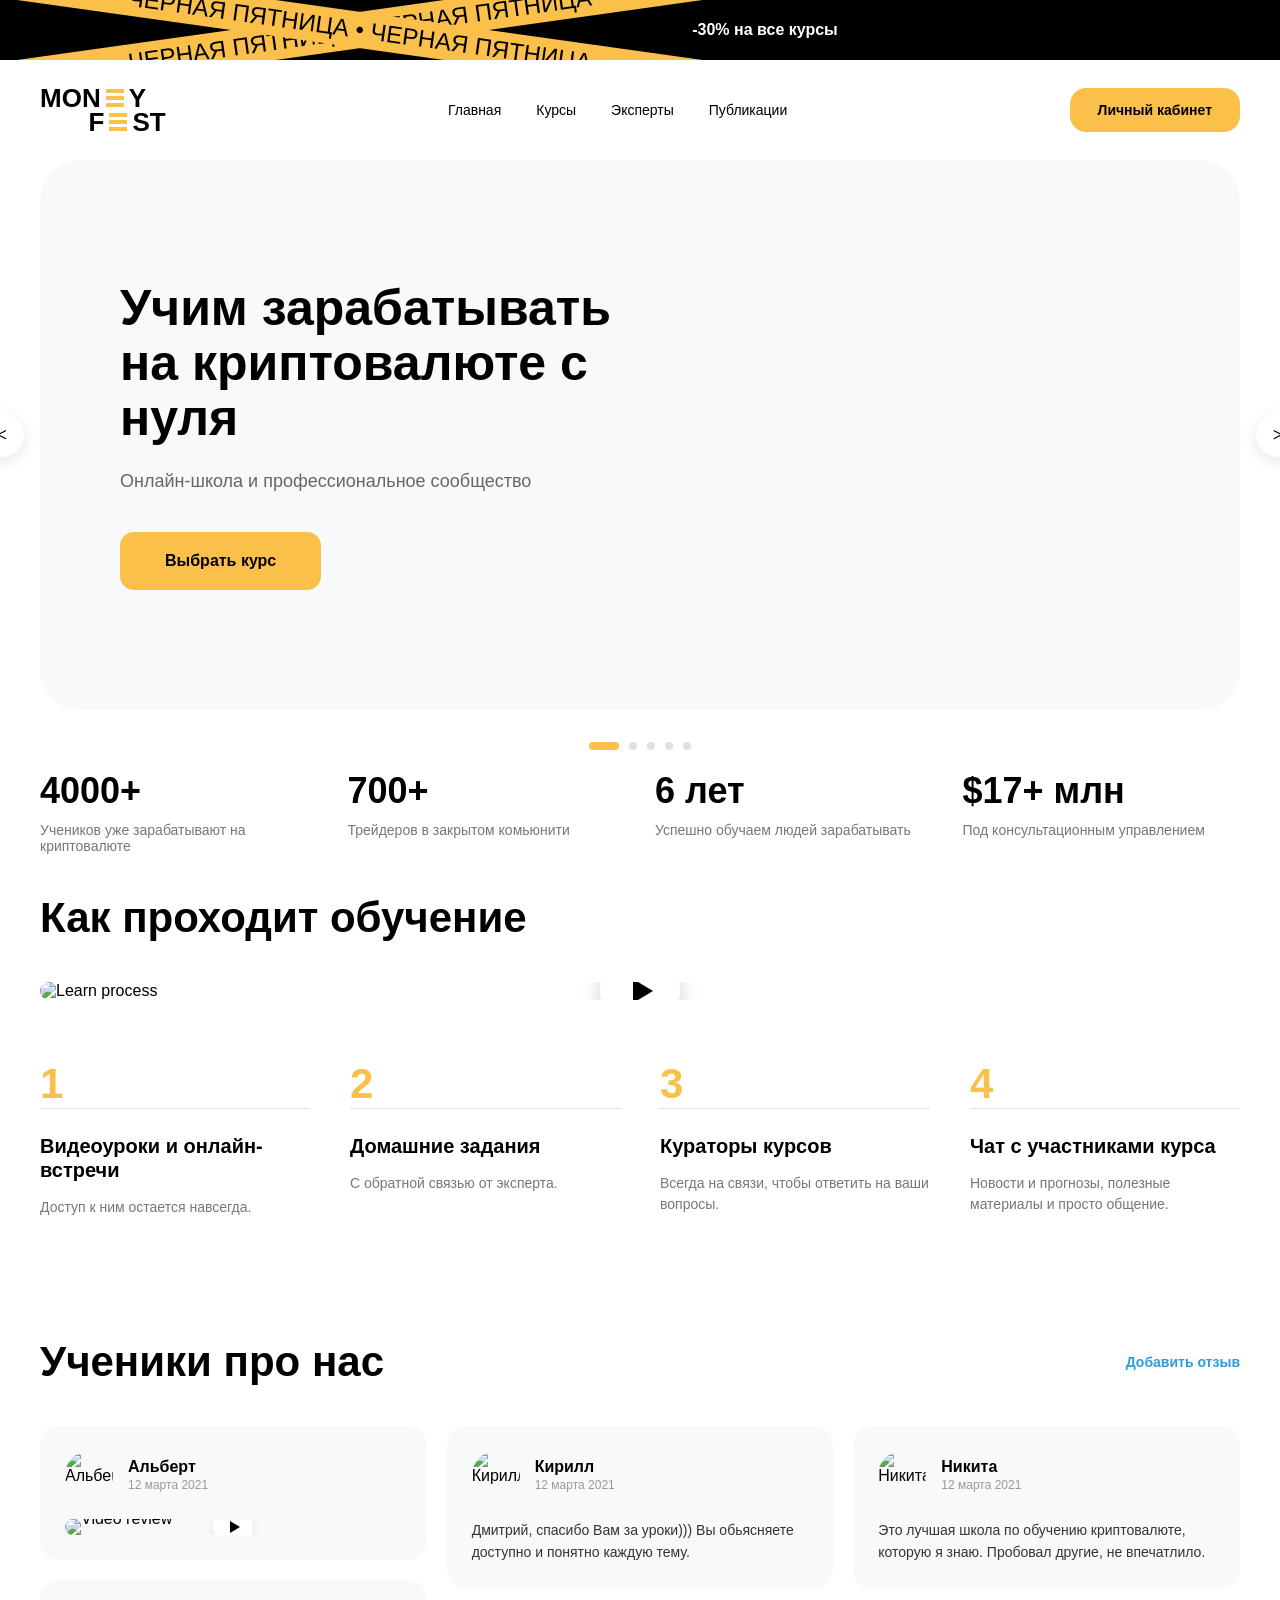
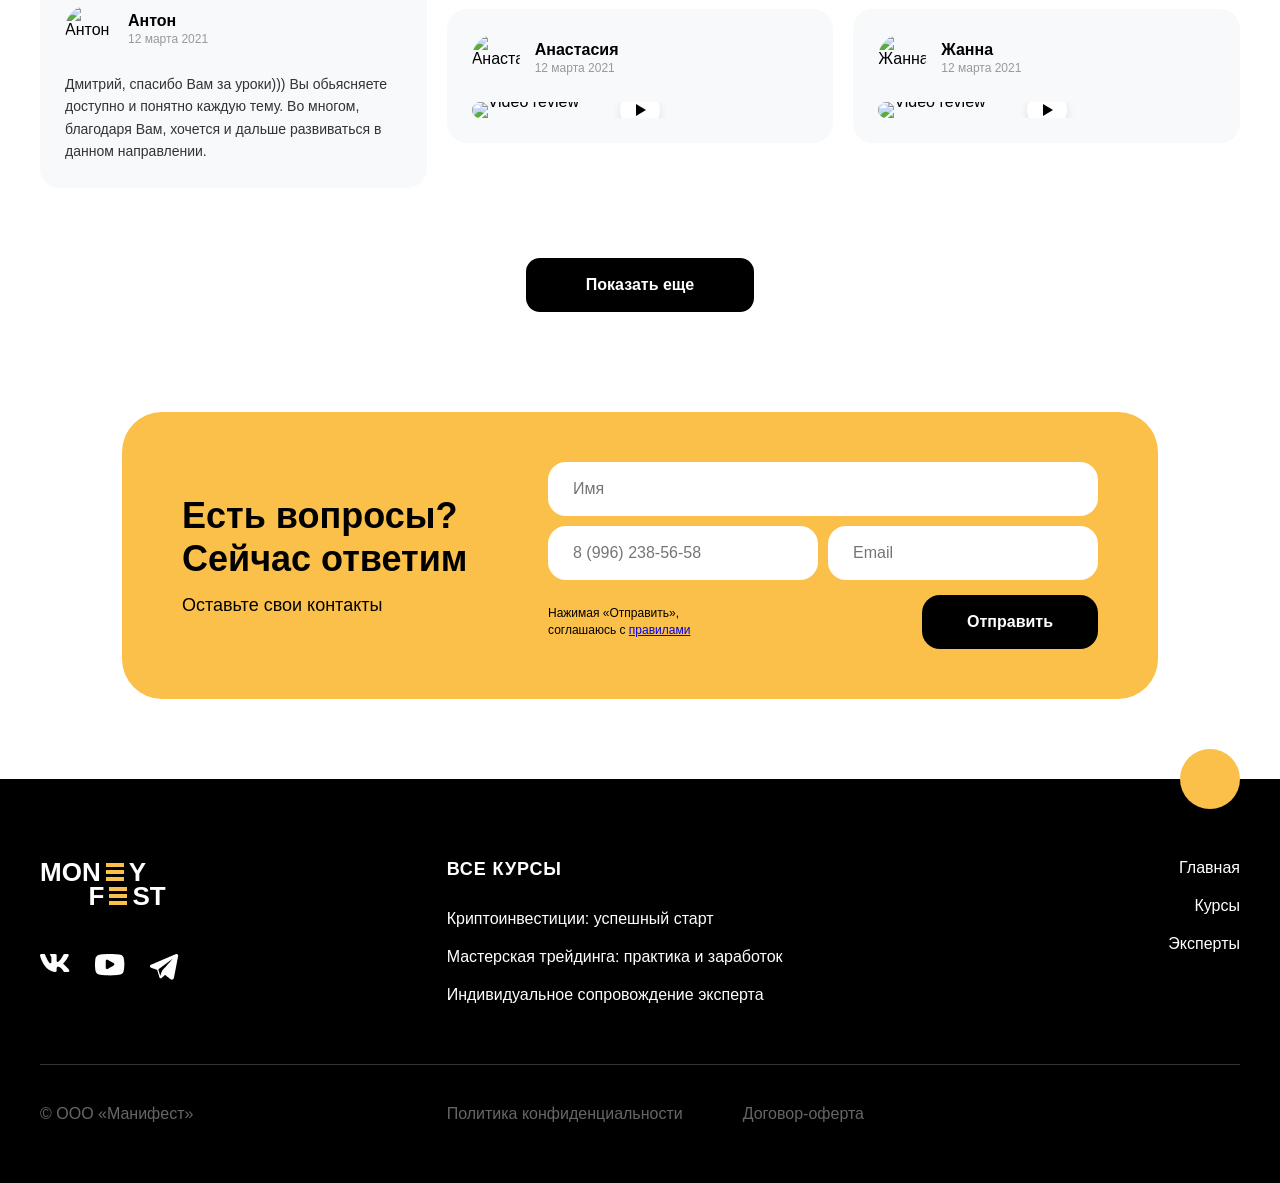
==== lr5-6/index.html @ 3874dd6f "Лр5-6 Папки 5-6 задания без макета папка 5-6 отработка на макете" ====
<!DOCTYPE html>
<html lang="ru">
<head>
    <meta charset="UTF-8">
    <meta name="viewport" content="width=device-width, initial-scale=1.0">
    <title>Money Fest</title>
    <link rel="stylesheet" href="css/style.css">
</head>
<body>

    <div class="promo-header">
        <div class="tapes-wrapper">
            <div class="tape tape-1">Черная пятница • Черная пятница</div>
            <div class="tape tape-2">Черная пятница • Черная пятница</div>
        </div>
        <div class="promo-text">-30% на все курсы</div>
    </div>

    <div class="container">
        <header>
            <div class="logo-section">
                <div class="logo">
                    <div class="logo-row">MON<div class="e-strips"><div class="strip"></div><div class="strip"></div><div class="strip"></div></div>Y</div>
                    <div class="logo-row bottom">F<div class="e-strips"><div class="strip"></div><div class="strip"></div><div class="strip"></div></div>ST</div>
                </div>
            </div>
            <nav id="nav-menu">
                <ul>
                    <li><a href="#">Главная</a></li>
                    <li><a href="#">Курсы</a></li>
                    <li><a href="#">Эксперты</a></li>
                    <li><a href="#">Публикации</a></li>
                </ul>
            </nav>
            <div class="header-actions">
                <button class="btn-cabinet">Личный кабинет</button>
                <button class="burger-menu" onclick="toggleMenu()">
                    <span class="burger-line"></span><span class="burger-line"></span><span class="burger-line"></span>
                </button>
            </div>
        </header>

        <div class="hero-wrapper">
            <div class="slider-arrow prev"><</div>
            <div class="slider-arrow next">></div>
            <section class="hero">
                <div class="hero-content">
                    <h1>Учим зарабатывать на криптовалюте с нуля</h1>
                    <p>Онлайн-школа и профессиональное сообщество</p>
                    <button class="btn-course">Выбрать курс</button>
                </div>
                <div class="hero-images">
                    <img src="/image/phone_dark.png" alt="Phone" class="phone phone-back">
                    <img src="/image/phone_light.png" alt="Phone" class="phone phone-front">
                </div>
            </section>
            <div class="slider-dots">
                <div class="dot active"></div><div class="dot"></div><div class="dot"></div><div class="dot"></div><div class="dot"></div>
            </div>
        </div>

        <section class="stats">
            <div class="stat-item"><h2>4000+</h2><p>Учеников уже зарабатывают на криптовалюте</p></div>
            <div class="stat-item"><h2>700+</h2><p>Трейдеров в закрытом комьюнити</p></div>
            <div class="stat-item"><h2>6 лет</h2><p>Успешно обучаем людей зарабатывать</p></div>
            <div class="stat-item"><h2>$17+ млн</h2><p>Под консультационным управлением</p></div>
        </section>

        <section class="learn-section">
            <h2>Как проходит обучение</h2>
            <div class="learn-banner">
                <img src="/image/learn.png" alt="Learn process">
                <div class="play-button"></div>
            </div>
            <div class="learn-steps">
                <div class="step-item">
                    <div class="step-header"><span class="step-number">1</span></div>
                    <h3>Видеоуроки и онлайн-встречи</h3>
                    <p>Доступ к ним остается навсегда.</p>
                </div>
                <div class="step-item">
                    <div class="step-header"><span class="step-number">2</span></div>
                    <h3>Домашние задания</h3>
                    <p>С обратной связью от эксперта.</p>
                </div>
                <div class="step-item">
                    <div class="step-header"><span class="step-number">3</span></div>
                    <h3>Кураторы курсов</h3>
                    <p>Всегда на связи, чтобы ответить на ваши вопросы.</p>
                </div>
                <div class="step-item">
                    <div class="step-header"><span class="step-number">4</span></div>
                    <h3>Чат с участниками курса</h3>
                    <p>Новости и прогнозы, полезные материалы и просто общение.</p>
                </div>
            </div>
        </section>

        <section class="reviews-section">
            <div class="reviews-header">
                <h2>Ученики про нас</h2>
                <a href="#" class="add-review">Добавить отзыв</a>
            </div>

            <div class="reviews-grid">
                <div class="review-card">
                    <div class="user-info">
                        <img src="/image/albert.png" alt="Альберт" class="avatar">
                        <div>
                            <div class="name">Альберт</div>
                            <div class="date">12 марта 2021</div>
                        </div>
                    </div>
                    <div class="video-thumbnail">
                        <img src="/image/videorequest.png" alt="Video review">
                        <div class="play-small"></div>
                    </div>
                </div>

                <div class="review-card">
                    <div class="user-info">
                        <img src="/image/anton.png" alt="Антон" class="avatar">
                        <div>
                            <div class="name">Антон</div>
                            <div class="date">12 марта 2021</div>
                        </div>
                    </div>
                    <p class="review-text">Дмитрий, спасибо Вам за уроки))) Вы обьясняете доступно и понятно каждую тему. Во многом, благодаря Вам, хочется и дальше развиваться в данном направлении.</p>
                </div>

                <div class="review-card">
                    <div class="user-info">
                        <img src="/image/kirill.png" alt="Кирилл" class="avatar">
                        <div>
                            <div class="name">Кирилл</div>
                            <div class="date">12 марта 2021</div>
                        </div>
                    </div>
                    <p class="review-text">Дмитрий, спасибо Вам за уроки))) Вы обьясняете доступно и понятно каждую тему.</p>
                </div>

                <div class="review-card">
                    <div class="user-info">
                        <img src="/image/Nastya.png" alt="Анастасия" class="avatar">
                        <div>
                            <div class="name">Анастасия</div>
                            <div class="date">12 марта 2021</div>
                        </div>
                    </div>
                    <div class="video-thumbnail">
                        <img src="/image/videorequest.png" alt="Video review">
                        <div class="play-small"></div>
                    </div>
                </div>

                <div class="review-card">
                    <div class="user-info">
                        <img src="/image/nikita.png" alt="Никита" class="avatar">
                        <div>
                            <div class="name">Никита</div>
                            <div class="date">12 марта 2021</div>
                        </div>
                    </div>
                    <p class="review-text">Это лучшая школа по обучению криптовалюте, которую я знаю. Пробовал другие, не впечатлило.</p>
                </div>

                <div class="review-card">
                    <div class="user-info">
                        <img src="/image/janna.png" alt="Жанна" class="avatar">
                        <div>
                            <div class="name">Жанна</div>
                            <div class="date">12 марта 2021</div>
                        </div>
                    </div>
                    <div class="video-thumbnail">
                        <img src="/image/videorequest.png" alt="Video review">
                        <div class="play-small"></div>
                    </div>
                </div>
            </div>

            <div class="more-reviews">
                <button class="btn-more">Показать еще</button>
            </div>
        </section>

        <section class="contact-section">
            <div class="contact-banner">
                <div class="contact-text">
                    <h2>Есть вопросы? Сейчас ответим</h2>
                    <p>Оставьте свои контакты</p>
                </div>
                <form class="contact-form" id="ajax-form">
                    <div class="input-group">
                        <input type="text" name="username" placeholder="Имя" required>
                    </div>
                    <div class="form-row">
                        <div class="input-group">
                            <input type="tel" name="phone" placeholder="8 (996) 238-56-58" required>
                        </div>
                        <div class="input-group">
                            <input type="email" name="email" placeholder="Email" required>
                        </div>
                    </div>
                    <div class="form-footer">
                        <p class="policy">
                            Нажимая <span class="quotes">«</span>Отправить<span class="quotes">»</span>, 
                            соглашаюсь с <a href="#">правилами</a>
                        </p>
                        <button type="submit" class="btn-send">Отправить</button>
                    </div>
                </form>
            </div>
        </section>
    </div>

    <footer class="footer">
        <div class="container">
            <div class="scroll-wrapper">
                <button class="btn-scroll-top" onclick="window.scrollTo({top: 0, behavior: 'smooth'})"></button>
            </div>

            <div class="footer-top-grid">
                <div class="footer-col brand-col">
                    <div class="logo white">
                        <div class="logo-row">MON<div class="e-strips"><div class="strip"></div><div class="strip"></div><div class="strip"></div></div>Y</div>
                        <div class="logo-row bottom">F<div class="e-strips"><div class="strip"></div><div class="strip"></div><div class="strip"></div></div>ST</div>
                    </div>
                    <div class="social-links">
                        <a href="#"><img src="image/vk.png" alt="vk"></a>
                        <a href="#"><img src="image/yt.png" alt="youtube"></a>
                        <a href="#"><img src="image/tg.png" alt="telegram"></a>
                    </div>
                </div>

                <div class="footer-col courses-col">
                    <h4>ВСЕ КУРСЫ</h4>
                    <ul>
                        <li><a href="#">Криптоинвестиции: успешный старт</a></li>
                        <li><a href="#">Мастерская трейдинга: практика и заработок</a></li>
                        <li><a href="#">Индивидуальное сопровождение эксперта</a></li>
                    </ul>
                </div>

                <div class="footer-col menu-col">
                    <ul>
                        <li><a href="#">Главная</a></li>
                        <li><a href="#">Курсы</a></li>
                        <li><a href="#">Эксперты</a></li>
                    </ul>
                </div>
            </div>

            <div class="footer-bottom">
                <div class="footer-copyright">
                    <p>© ООО «Манифест»</p>
                </div>
                <div class="legal-links">
                    <a href="#">Политика конфиденциальности</a>
                    <a href="#">Договор-оферта</a>
                </div>
            </div>
        </div>
    </footer>

    <div id="success-modal" class="modal-overlay">
        <div class="modal-card">
            <div class="modal-icon">✓</div>
            <h2>Заявка принята!</h2>
            <p>Мы получили ваши данные. Копия успешно сохранена в файл и отправлена на ваш MailHog.</p>
            <button class="btn-modal-close" onclick="closeModal()">Отлично</button>
        </div>
    </div>

    <script>
        function toggleMenu() {
            document.getElementById('nav-menu').classList.toggle('active');
        }

        // Обработка формы через AJAX
        document.getElementById('ajax-form').addEventListener('submit', function(e) {
            e.preventDefault();
            
            const formData = new FormData(this);
            const submitBtn = this.querySelector('.btn-send');
            submitBtn.disabled = true;
            submitBtn.innerText = 'Отправка...';

            fetch('send.php', {
                method: 'POST',
                body: formData
            })
            .then(response => response.json())
            .then(data => {
                submitBtn.disabled = false;
                submitBtn.innerText = 'Отправить';
                if(data.status === 'success') {
                    document.getElementById('success-modal').classList.add('active');
                    document.getElementById('ajax-form').reset();
                } else {
                    alert('Ошибка: ' + data.message);
                }
            })
            .catch(error => {
                submitBtn.disabled = false;
                submitBtn.innerText = 'Отправить';
                console.error('Error:', error);
                alert('Произошла непредвиденная ошибка при отправке.');
            });
        });

        function closeModal() {
            document.getElementById('success-modal').classList.remove('active');
        }
    </script>
</body>
</html>
---- lr5-6/css/style.css ----
@font-face {
            font-family: 'Aeroport';
            src: url('ttf/Aeroport.otf') format('opentype');
            font-weight: normal;
            font-style: normal;
        }

        * {
            margin: 0;
            padding: 0;
            box-sizing: border-box;
            font-family: 'Aeroport', sans-serif;
        }

        body {
            background-color: #fff;
            overflow-x: hidden;
        }

        .container {
            max-width: 1240px;
            margin: 0 auto;
            padding: 0 20px;
            width: 100%;
        }

        .promo-header {
            background-color: #000;
            height: 60px;
            display: flex;
            align-items: center;
            justify-content: center;
            position: relative;
            overflow: hidden;
        }

        .tapes-wrapper {
            width: 100vw;
            overflow: hidden;
            position: absolute;
            left: 50%;
            top: 50%;
            transform: translate(-90%, -50%);
            width: 700px;
            height: 100%;
            display: flex;
            align-items: center;
            justify-content: center;
        }

        .tape {
            position: absolute;
            background: #fbc04a;
            color: #000;
            padding: 4px 300px;
            font-size: 24px;
            white-space: nowrap;
            text-transform: uppercase;
        }

        .tape-1 { transform: rotate(-8deg); z-index: 1; }
        .tape-2 { transform: rotate(8deg); z-index: 2; }

        .promo-text {
            color: #fff;
            font-weight: 700;
            font-size: 16px;
            z-index: 5;
            position: relative;
            margin-left: 250px;
            text-shadow: 0 2px 4px rgba(0,0,0,0.5);
        }

        header {
            display: flex;
            justify-content: space-between;
            align-items: center;
            padding: 25px 0;
            position: relative;
        }

        .logo-section {
            display: flex;
            align-items: center;
            gap: 20px;
        }

        .logo {
            display: flex;
            flex-direction: column;
            flex-shrink: 0;
        }

        .logo-row {
            display: flex;
            align-items: center;
            font-weight: 900;
            font-size: 26px;
            line-height: 1;
        }

        .logo-row.bottom {
            margin-top: -2px;
            padding-left: 48.5px; 
        }

        .e-strips {
            display: flex;
            flex-direction: column;
            justify-content: space-between;
            margin: 0 5px;
            width: 18px;
            height: 18px;
        }

        .strip {
            width: 100%;
            height: 4px;
            background-color: #fbc04a;
        }

        nav ul {
            display: flex;
            list-style: none;
            gap: 35px;
        }

        nav ul li a {
            text-decoration: none;
            color: #000;
            font-size: 14px;
            font-weight: 500;
        }

        .header-actions {
            display: flex;
            align-items: center;
            gap: 15px;
        }

        .btn-cabinet {
            background-color: #fbc04a;
            border: none;
            padding: 14px 28px;
            border-radius: 16px;
            font-weight: 600;
            font-size: 14px;
            cursor: pointer;
            white-space: nowrap;
        }

        .burger-menu {
            display: none;
            flex-direction: column;
            gap: 6px;
            cursor: pointer;
            background: none;
            border: none;
            padding: 5px;
            z-index: 100;
        }

        .burger-line {
            width: 30px;
            height: 3px;
            background-color: #000;
        }

        .hero-wrapper {
            position: relative;
            max-width: 1240px;
            margin: 0 auto 60px;
        }

        .hero {
            background-color: #f8f9fa;
            border-radius: 40px;
            padding: 80px;
            display: flex;
            justify-content: space-between;
            align-items: center;
            position: relative;
            min-height: 550px;
            overflow: hidden; 
        }

        .hero-content {
            max-width: 500px;
            z-index: 10;
        }

        .hero-content h1 {
            font-size: 50px;
            font-weight: 800;
            line-height: 1.1;
            margin-bottom: 25px;
        }

        .hero-content p {
            font-size: 18px;
            color: #666;
            margin-bottom: 40px;
        }

        .btn-course {
            background-color: #fbc04a;
            border: none;
            padding: 20px 45px;
            border-radius: 14px;
            font-weight: 700;
            font-size: 16px;
            cursor: pointer;
        }

        .hero-images {
            position: absolute;
            right: 0;
            top: 50%;
            transform: translateY(-50%);
            width: 50%;
            height: 100%;
            pointer-events: none;
        }

        .phone {
            position: absolute;
            height: 110%;
            object-fit: contain;
        }

        .phone-back {
            right: -100px;
            top: -15%;
            z-index: 1;
            width: 85%;
            height: 150%;
        }

        .phone-front {
            right: 120px;
            top: -5%;
            z-index: 2;
            transform: scaleX(0.9);
        }

        .slider-arrow {
            position: absolute;
            top: 50%;
            transform: translateY(-50%);
            background: #fff;
            width: 44px;
            height: 44px;
            border-radius: 50%;
            display: flex;
            align-items: center;
            justify-content: center;
            cursor: pointer;
            z-index: 30;
            box-shadow: 0 4px 15px rgba(0,0,0,0.1);
            font-family: serif;
            font-weight: bold;
            font-size: 18px;
        }
        .slider-arrow.prev { left: -60px; }
        .slider-arrow.next { right: -60px; }

        .slider-dots {
            position: absolute;
            bottom: -40px;
            left: 50%;
            transform: translateX(-50%);
            display: flex;
            gap: 10px;
            align-items: center;
        }

        .dot { width: 8px; height: 8px; background: #E0E0E0; border-radius: 50%; }
        .dot.active { width: 30px; height: 8px; background: #fbc04a; border-radius: 10px; }

        .stats {
            display: grid;
            grid-template-columns: repeat(4, 1fr);
            gap: 30px;
            margin-bottom: 0px;
        }
        .stat-item h2 { font-size: 36px; font-weight: 800; margin-bottom: 10px; }
        .stat-item p { font-size: 14px; color: #777; }

        .learn-section {
            padding: 40px 0 80px;
        }

        .learn-section h2 {
            font-size: 42px;
            font-weight: 800;
            margin-bottom: 40px;
        }

        .learn-banner {
            width: 100%;
            border-radius: 40px;
            overflow: hidden;
            margin-bottom: 60px;
            position: relative;
            cursor: pointer;
        }

        .learn-banner img {
            width: 100%;
            display: block;
        }

        .play-button {
            position: absolute;
            top: 50%;
            left: 50%;
            transform: translate(-50%, -50%);
            width: 80px;
            height: 80px;
            background-color: #fff;
            border-radius: 50%;
            display: flex;
            align-items: center;
            justify-content: center;
            box-shadow: 0 4px 20px rgba(0,0,0,0.2);
            transition: transform 0.3s;
        }

        .play-button::after {
            content: '';
            display: block;
            width: 0;
            height: 0;
            border-top: 12px solid transparent;
            border-bottom: 12px solid transparent;
            border-left: 20px solid #000;
            margin-left: 5px;
        }

        .learn-steps {
            display: grid;
            grid-template-columns: repeat(4, 1fr);
            gap: 40px;
        }

        .step-item {
            padding-bottom: 0px;
        }

        .step-header {
            border-bottom: 1px solid #e0e0e0;
            margin-bottom: 25px;
            padding-bottom: 0px;
        }

        .step-number {
            font-size: 42px;
            font-weight: 800;
            color: #fbc04a;
            display: block;
        }

        .step-item h3 {
            font-size: 20px;
            font-weight: 700;
            margin-bottom: 15px;
            line-height: 1.2;
        }

        .step-item p {
            font-size: 14px;
            color: #777;
            line-height: 1.5;
        }

        .reviews-section {
            padding: 40px 0 100px;
        }

        .reviews-header {
            display: flex;
            justify-content: space-between;
            align-items: center;
            margin-bottom: 40px;
        }

        .reviews-header h2 {
            font-size: 42px;
            font-weight: 800;
        }

        .add-review {
            color: #2D9CDB;
            text-decoration: none;
            font-size: 14px;
            font-weight: 600;
        }

        .reviews-grid {
            column-count: 3;
            column-gap: 20px;
            width: 100%;
        }

        .review-card {
            display: inline-block;
            width: 100%;
            background: #F8F9FA;
            border-radius: 20px;
            padding: 25px;
            margin-bottom: 20px; 
        }

        .user-info {
            display: flex;
            align-items: center;
            gap: 15px;
            margin-bottom: 20px;
        }

        .avatar {
            width: 48px;
            height: 48px;
            border-radius: 50%;
            object-fit: cover;
        }

        .user-info .name {
            font-weight: 700;
            font-size: 16px;
        }

        .user-info .date {
            font-size: 12px;
            color: #999;
            margin-top: 2px;
        }

        .review-text {
            font-size: 14px;
            line-height: 1.6;
            color: #333;
        }

        .video-thumbnail {
            position: relative;
            border-radius: 12px;
            overflow: hidden;
            width: 100%;
            line-height: 0;
        }

        .video-thumbnail img {
            width: 100%;
            height: auto;
            object-fit: cover;
        }

        .play-small {
            position: absolute;
            top: 50%;
            left: 50%;
            transform: translate(-50%, -50%);
            width: 40px;
            height: 40px;
            background: #fff;
            border-radius: 50%;
            display: flex;
            align-items: center;
            justify-content: center;
            box-shadow: 0 4px 10px rgba(0,0,0,0.1);
        }

        .play-small::after {
            content: '';
            border-top: 6px solid transparent;
            border-bottom: 6px solid transparent;
            border-left: 10px solid #000;
            margin-left: 3px;
        }

        .more-reviews {
            text-align: center;
            margin-top: 50px;
        }

        .btn-more {
            background: #000;
            color: #fff;
            border: none;
            padding: 18px 60px;
            border-radius: 14px;
            font-weight: 700;
            font-size: 16px;
            cursor: pointer;
        }

        .contact-section {
            padding-bottom: 0px;
        }

        .contact-banner {
            background-color: #fbc04a;
            border-radius: 40px;
            padding: 50px 60px;
            display: flex;
            justify-content: space-between;
            align-items: center;
            gap: 40px;
            max-width: 1036px;
            margin: 0 auto; 
            width: 100%;
        }

        .contact-text h2 {
            font-size: 36px;
            font-weight: 800;
            line-height: 1.2;
            margin-bottom: 15px;
            max-width: 300px;
        }

        .contact-text p {
            font-size: 18px;
            font-weight: 500;
        }

        .contact-form {
            flex: 1;
            max-width: 550px;
        }

        .form-row {
            display: flex;
            gap: 10px;
            margin-top: 10px;
        }

        .input-group {
            flex: 1;
        }

        .contact-form input {
            width: 100%;
            padding: 18px 25px;
            border-radius: 18px;
            border: none;
            font-size: 16px;
            outline: none;
        }

        .form-footer {
            display: flex;
            justify-content: space-between;
            align-items: center;
            margin-top: 15px;
        }

        .policy {
            font-size: 12px;
            line-height: 1.4;
            max-width: 200px;
        }

        .btn-send {
            background-color: #000;
            color: #fff;
            border: none;
            padding: 18px 45px;
            border-radius: 18px;
            font-weight: 700;
            font-size: 16px;
            cursor: pointer;
        }

        .footer {
            background-color: #000;
            color: #fff;
            width: 100%; 
            padding: 80px 0 60px;
            margin-top: 80px;
            position: relative;
            display: block;
        }

        .footer .container {
            max-width: 1240px;
            margin: 0 auto;
            padding: 0 20px;
            position: relative;
        }

        .footer-top-grid {
            display: grid;
            grid-template-columns: 1.5fr 2fr 1fr;
            gap: 20px;
            padding-bottom: 60px;
        }

        .footer-bottom {
            display: grid;
            grid-template-columns: 1.5fr 2fr 1fr;
            gap: 20px;
            padding-top: 40px;
            border-top: 1px solid rgba(255, 255, 255, 0.2);
            align-items: center;
        }

        .scroll-wrapper {
            position: absolute;
            right: 20px;
            top: -110px;
            z-index: 10;
        }

        .btn-scroll-top {
            background-color: #fbc04a;
            border: none;
            width: 60px;
            height: 60px;
            border-radius: 50%;
            cursor: pointer;
            display: flex;
            align-items: center;
            justify-content: center;
            transition: transform 0.3s;
            background-image: url('image/arrow-top.png');
            background-repeat: no-repeat;
            background-position: center;
            background-size: 20px;
        }

        .btn-scroll-top:hover {
            transform: translateY(-5px);
        }

        .logo.white .logo-row { color: #fff; }
        .logo.white .strip { background-color: #fbc04a; }

        .footer-col h4 {
            font-size: 18px;
            font-weight: 800;
            margin-bottom: 30px;
            color: #fff;
            letter-spacing: 0.05em;
        }

        .footer-col ul {
            list-style: none;
            display: flex;
            flex-direction: column;
            gap: 20px;
        }

        .footer-col a {
            color: #fff;
            text-decoration: none;
            font-size: 16px;
            font-weight: 400;
        }

        .social-links {
            display: flex;
            gap: 25px;
            margin-top: 45px;
        }

        .menu-col {
            text-align: right;
        }

        .menu-col ul {
            align-items: flex-end;
        }

        .footer-copyright p, 
        .legal-links a {
            font-size: 16px;
            color: rgba(255, 255, 255, 0.4);
            text-decoration: none;
        }

        .legal-links {
            display: flex;
            gap: 60px;
        }

        @media (max-width: 1024px) {
            .promo-text { margin-left: 0; }
            .hero-content h1 { font-size: 38px; }
            .phone-back { display: none; }
            .phone-front { right: 40px; top: 50%; transform: translateY(-50%); height: 90%; }
            .learn-steps { grid-template-columns: repeat(2, 1fr); }
            .stats { grid-template-columns: repeat(2, 1fr); }
            .slider-arrow, .slider-dots { display: none !important; }
            .reviews-grid { column-count: 2; }
            .reviews-header h2 { font-size: 32px; }

            .contact-banner {
                padding: 30px;
                flex-direction: column;
                text-align: center;
                max-width: 500px;
                gap: 30px;
            }
            .contact-text h2 { max-width: 100%; font-size: 30px; }
            .contact-form { width: 100%; }
            .footer-top-grid, .footer-bottom { grid-template-columns: 1fr 1fr; }
            .menu-col { text-align: left; }
            .menu-col ul { align-items: flex-start; }
        }

        @media (max-width: 768px) {
            nav { display: none; position: absolute; top: 100%; left: 0; width: 100%; background: #fff; padding: 20px; box-shadow: 0 10px 20px rgba(0,0,0,0.1); z-index: 99; }
            nav.active { display: block; }
            nav ul { flex-direction: column; gap: 20px; }
            .burger-menu { display: flex; }
            .hero { padding: 40px 20px; text-align: center; flex-direction: column; min-height: auto; }
            .hero-images { display: none; }
            .hero-content { max-width: 100%; }
            .btn-course { width: 100%; }
            .stats { grid-template-columns: repeat(2, 1fr); gap: 20px; }
            .learn-steps { grid-template-columns: 1fr; }
            .learn-section h2 { font-size: 32px; }
            
            .reviews-grid { column-count: 1; }
            .reviews-header { flex-direction: column; align-items: flex-start; gap: 10px; }
            .video-thumbnail { max-width: 320px; margin: 0 auto; }
            .btn-more { width: 100%; }

            .contact-banner {
                padding: 30px 20px;
                max-width: 90%;
                border-radius: 30px;
            }
            .contact-text h2 { font-size: 26px; }
            .contact-form input { padding: 15px 20px; font-size: 14px; }
            .form-row { flex-direction: column; }
            .form-footer { flex-direction: column; gap: 15px; }
            .btn-send { width: 100%; padding: 15px; }
            .policy { max-width: 100%; order: 2; text-align: center; }

            .footer-top-grid, .footer-bottom { grid-template-columns: 1fr; text-align: center; }
            .footer-col ul, .social-links, .legal-links { align-items: center; justify-content: center; }
            .scroll-wrapper { right: 50%; transform: translateX(50%); top: -90px; }
            .legal-links { flex-direction: column; gap: 15px; }
        }

        .quotes { font-family: Arial, sans-serif; }
        .modal-overlay {
    position: fixed;
    top: 0;
    left: 0;
    width: 100vw;
    height: 100vh;
    background-color: rgba(0, 0, 0, 0.75);
    display: flex;
    align-items: center;
    justify-content: center;
    z-index: 2000;
    opacity: 0;
    pointer-events: none;
    transition: opacity 0.3s ease;
}

.modal-overlay.active {
    opacity: 1;
    pointer-events: auto;
}

.modal-card {
    background: #ffffff;
    padding: 40px 50px;
    border-radius: 30px;
    max-width: 450px;
    width: 90%;
    text-align: center;
    box-shadow: 0 10px 30px rgba(0, 0, 0, 0.3);
    border-top: 6px solid #fbc04a;
    transform: translateY(20px);
    transition: transform 0.3s ease;
}

.modal-overlay.active .modal-card {
    transform: translateY(0);
}

.modal-icon {
    width: 70px;
    height: 70px;
    background-color: #fbc04a;
    color: #000000;
    font-size: 32px;
    font-weight: bold;
    display: flex;
    align-items: center;
    justify-content: center;
    border-radius: 50%;
    margin: 0 auto 25px;
}

.modal-card h2 {
    font-size: 28px;
    font-weight: 800;
    color: #000;
    margin-bottom: 15px;
}

.modal-card p {
    font-size: 15px;
    color: #555;
    line-height: 1.6;
    margin-bottom: 30px;
}

.btn-modal-close {
    background-color: #000000;
    color: #ffffff;
    border: none;
    padding: 16px 50px;
    border-radius: 14px;
    font-weight: 700;
    font-size: 16px;
    cursor: pointer;
    width: 100%;
    transition: background-color 0.2s;
}

.btn-modal-close:hover {
    background-color: #fbc04a;
    color: #000;
}

@media (max-width: 480px) {
    .modal-card {
        padding: 30px 20px;
    }
}
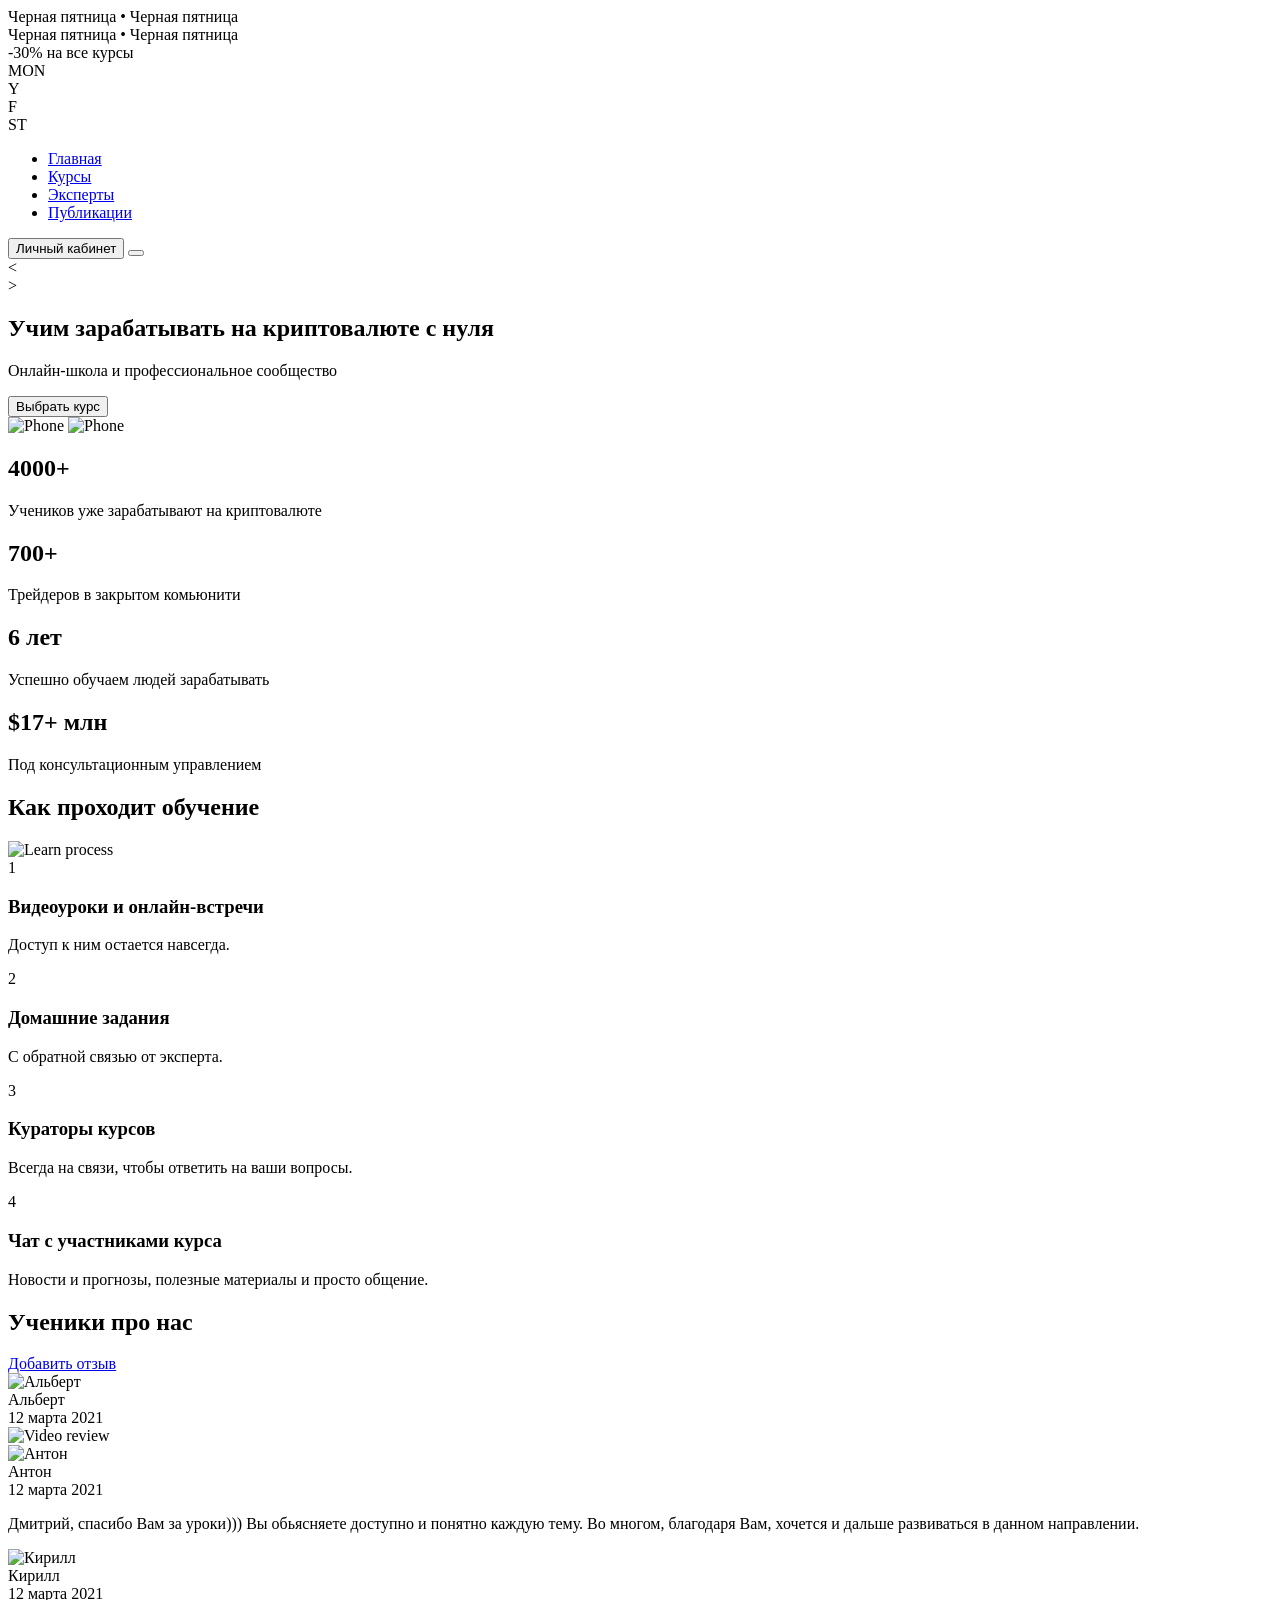
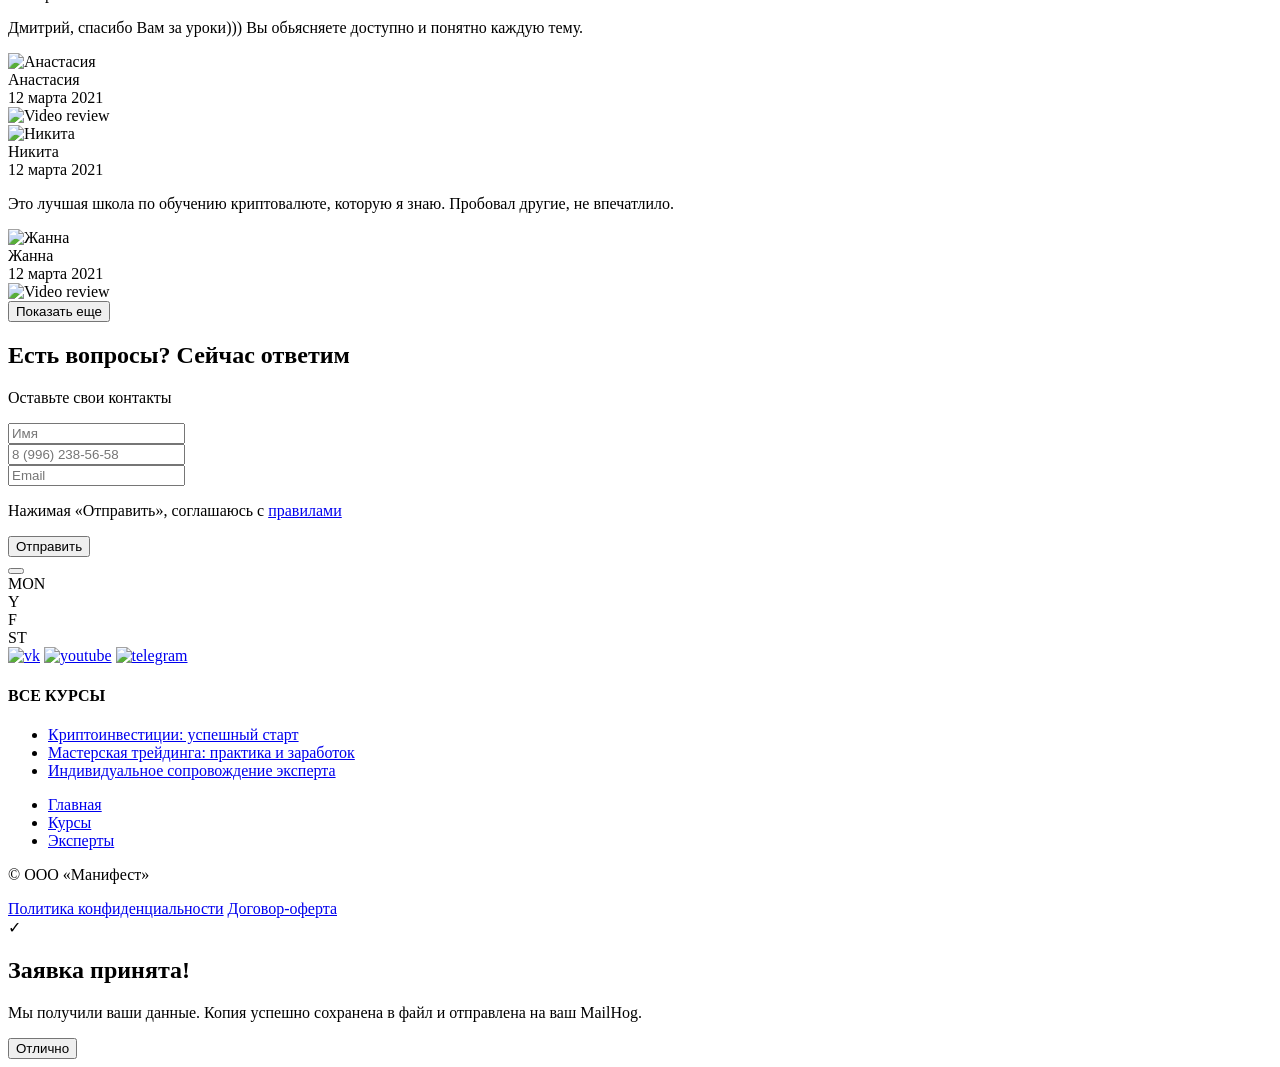
==== commit d012c534: "бэк" ====
--- a/lr5-6/index.html
+++ b/lr5-6/index.html
@@ -4,7 +4,7 @@
     <meta charset="UTF-8">
     <meta name="viewport" content="width=device-width, initial-scale=1.0">
     <title>Money Fest</title>
-    <link rel="stylesheet" href="css/style.css">
+    <link rel="stylesheet" href="/Back/backend/lr5-6/css/style.css">
 </head>
 <body>
 
@@ -50,8 +50,8 @@
                     <button class="btn-course">Выбрать курс</button>
                 </div>
                 <div class="hero-images">
-                    <img src="/image/phone_dark.png" alt="Phone" class="phone phone-back">
-                    <img src="/image/phone_light.png" alt="Phone" class="phone phone-front">
+                    <img src="/Back/backend/lrfull/image/phone_dark.png" alt="Phone" class="phone phone-back">
+                    <img src="/Back/backend/lrfull/image/phone_light.png" alt="Phone" class="phone phone-front">
                 </div>
             </section>
             <div class="slider-dots">
@@ -69,7 +69,7 @@
         <section class="learn-section">
             <h2>Как проходит обучение</h2>
             <div class="learn-banner">
-                <img src="/image/learn.png" alt="Learn process">
+                <img src="/Back/backend/lrfull/image/learn.png" alt="Learn process">
                 <div class="play-button"></div>
             </div>
             <div class="learn-steps">
@@ -105,21 +105,21 @@
             <div class="reviews-grid">
                 <div class="review-card">
                     <div class="user-info">
-                        <img src="/image/albert.png" alt="Альберт" class="avatar">
+                        <img src="/Back/backend/lrfull/image/albert.png" alt="Альберт" class="avatar">
                         <div>
                             <div class="name">Альберт</div>
                             <div class="date">12 марта 2021</div>
                         </div>
                     </div>
                     <div class="video-thumbnail">
-                        <img src="/image/videorequest.png" alt="Video review">
+                        <img src="/Back/backend/lrfull/image/videorequest.png" alt="Video review">
                         <div class="play-small"></div>
                     </div>
                 </div>
 
                 <div class="review-card">
                     <div class="user-info">
-                        <img src="/image/anton.png" alt="Антон" class="avatar">
+                        <img src="/Back/backend/lrfull/image/anton.png" alt="Антон" class="avatar">
                         <div>
                             <div class="name">Антон</div>
                             <div class="date">12 марта 2021</div>
@@ -130,7 +130,7 @@
 
                 <div class="review-card">
                     <div class="user-info">
-                        <img src="/image/kirill.png" alt="Кирилл" class="avatar">
+                        <img src="/Back/backend/lrfull/image/kirill.png" alt="Кирилл" class="avatar">
                         <div>
                             <div class="name">Кирилл</div>
                             <div class="date">12 марта 2021</div>
@@ -141,21 +141,21 @@
 
                 <div class="review-card">
                     <div class="user-info">
-                        <img src="/image/Nastya.png" alt="Анастасия" class="avatar">
+                        <img src="/Back/backend/lrfull/image/Nastya.png" alt="Анастасия" class="avatar">
                         <div>
                             <div class="name">Анастасия</div>
                             <div class="date">12 марта 2021</div>
                         </div>
                     </div>
                     <div class="video-thumbnail">
-                        <img src="/image/videorequest.png" alt="Video review">
+                        <img src="/Back/backend/lrfull/image/videorequest.png" alt="Video review">
                         <div class="play-small"></div>
                     </div>
                 </div>
 
                 <div class="review-card">
                     <div class="user-info">
-                        <img src="/image/nikita.png" alt="Никита" class="avatar">
+                        <img src="/Back/backend/lrfull/image/nikita.png" alt="Никита" class="avatar">
                         <div>
                             <div class="name">Никита</div>
                             <div class="date">12 марта 2021</div>
@@ -166,14 +166,14 @@
 
                 <div class="review-card">
                     <div class="user-info">
-                        <img src="/image/janna.png" alt="Жанна" class="avatar">
+                        <img src="/Back/backend/lrfull/image/janna.png" alt="Жанна" class="avatar">
                         <div>
                             <div class="name">Жанна</div>
                             <div class="date">12 марта 2021</div>
                         </div>
                     </div>
                     <div class="video-thumbnail">
-                        <img src="/image/videorequest.png" alt="Video review">
+                        <img src="/Back/backend/lrfull/image/videorequest.png" alt="Video review">
                         <div class="play-small"></div>
                     </div>
                 </div>
@@ -227,9 +227,9 @@
                         <div class="logo-row bottom">F<div class="e-strips"><div class="strip"></div><div class="strip"></div><div class="strip"></div></div>ST</div>
                     </div>
                     <div class="social-links">
-                        <a href="#"><img src="image/vk.png" alt="vk"></a>
-                        <a href="#"><img src="image/yt.png" alt="youtube"></a>
-                        <a href="#"><img src="image/tg.png" alt="telegram"></a>
+                        <a href="#"><img src="/Back/backend/lrfull/image/vk.png" alt="vk"></a>
+                        <a href="#"><img src="/Back/backend/lrfull/image/yt.png" alt="youtube"></a>
+                        <a href="#"><img src="/Back/backend/lrfull/image/tg.png" alt="telegram"></a>
                     </div>
                 </div>
 
@@ -314,4 +314,4 @@
         }
     </script>
 </body>
-</html>+</html>
